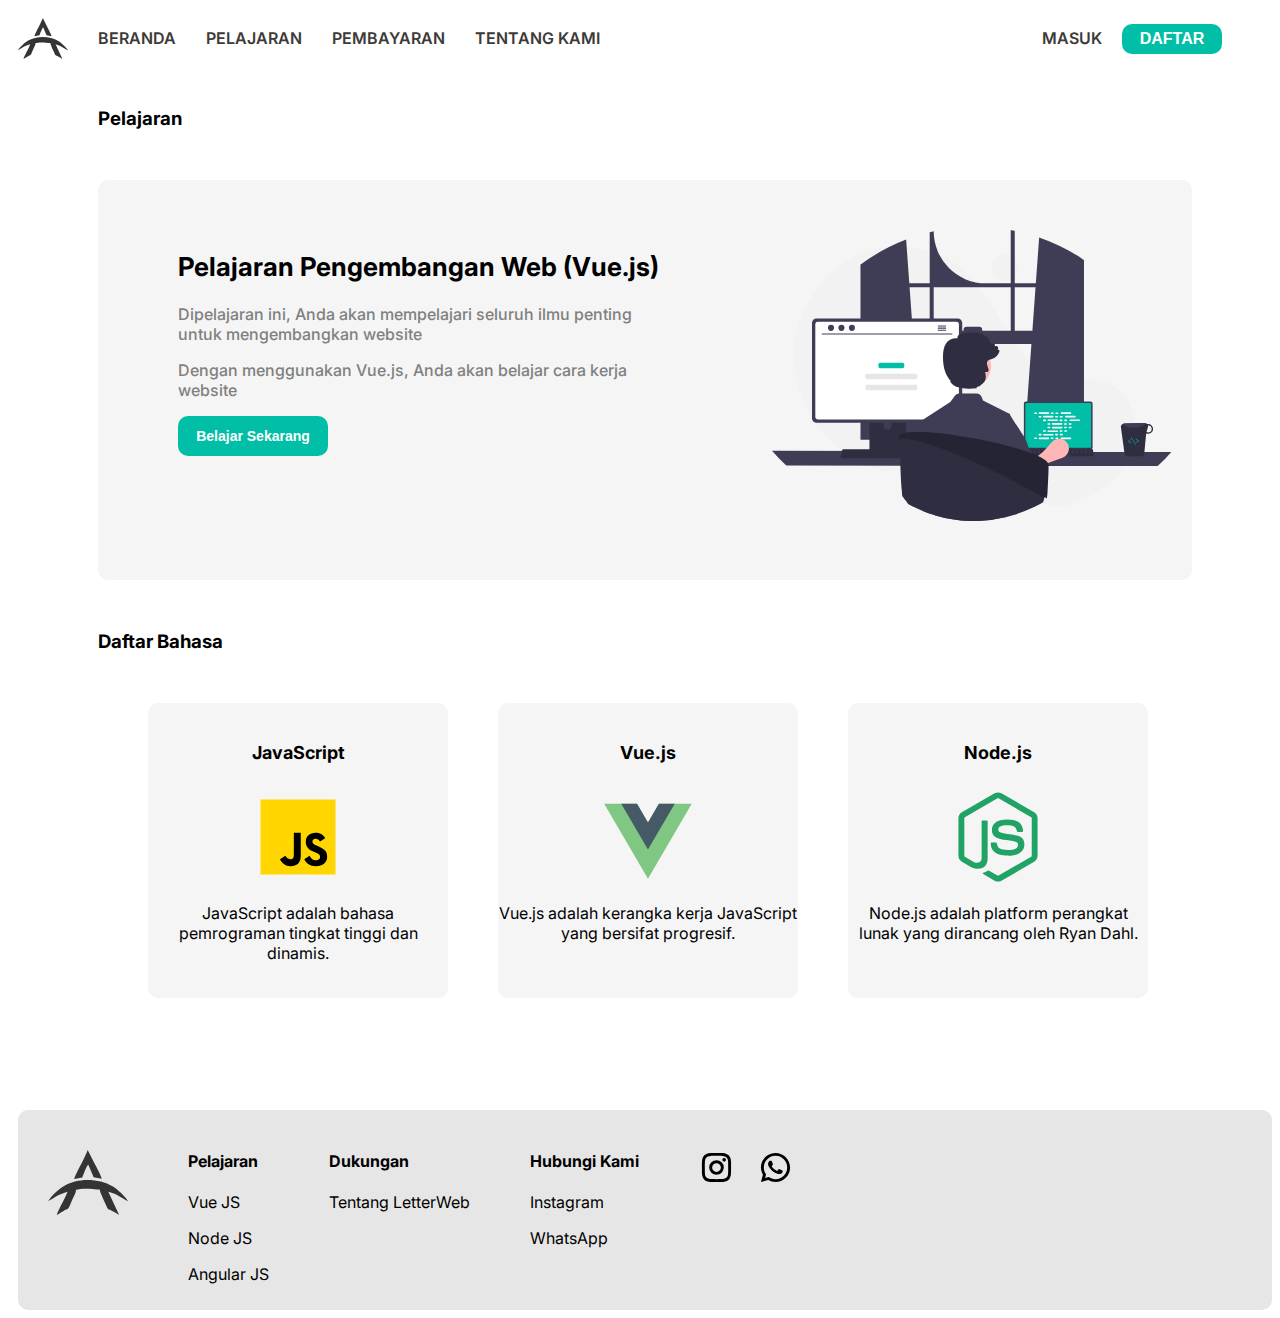
==== index-pelajaran.html @ 5500dcd1 "first commit" ====
<!DOCTYPE html>
<html lang="en">

<head>
    <meta charset="UTF-8">
    <meta http-equiv="X-UA-Compatible" content="IE=edge">
    <meta name="viewport" content="width=device-width, initial-scale=1.0">
    <title>Pelajaran | LetterWeb</title>
    <link rel="stylesheet" href="style-pelajaran.css">
    <link rel="preconnect" href="https://fonts.googleapis.com">
    <link rel="preconnect" href="https://fonts.gstatic.com" crossorigin>
    <link href="https://fonts.googleapis.com/css2?family=Inter:wght@100;200;300;400;500;600;700;800;900&display=swap"
        rel="stylesheet">
</head>

<body>
    <div class="header">
        <div class="logo"><a href="index.html"><img src="image/logo.svg" alt=""></a></div>
        <div class="navbar"><a href="index.html">BERANDA</a></div>
        <div class="navbar"><a href="index-pelajaran.html">PELAJARAN</a></div>
        <div class="navbar"><a href="index-pembayaran.html">PEMBAYARAN</a></div>
        <div class="navbar"><a href="">TENTANG KAMI</a></div>
        <div class="navbar-daftar"><a href=""><button>DAFTAR</button></a></div>
        <div class="navbar-masuk"><a href="">MASUK</a></div>
    </div>
    <div class="main">
        <div class="judul1">
            <h3>Pelajaran</h3>
        </div>
        <div class="bagian1">
            <div class="bagian1-hero">
                <img src="image/undraw_programming_re_kg9v.svg" alt="">
            </div>
            <div class="bagian1-text">
                <h2>Pelajaran Pengembangan Web (Vue.js)</h2>
                <p>Dipelajaran ini, Anda akan mempelajari seluruh ilmu penting untuk mengembangkan website</p>
                <p>Dengan menggunakan Vue.js, Anda akan belajar cara kerja website</p>
                <p><a href=""><button>Belajar Sekarang</button></a></p>
            </div>
        </div>
        <div class="bagian2">
            <div class="judul2">
                <h3>Daftar Bahasa</h3>
            </div>
            <div class="bagian2-daftar">
                <div class="daftar1">
                    <h4>JavaScript</h4>
                    <img src="image/icons8-javascript.svg" alt="">
                    <p>JavaScript adalah bahasa pemrograman tingkat tinggi dan dinamis.</p>
                </div>
                <div class="daftar2">
                    <h4>Vue.js</h4>
                    <img src="image/icons8-vue-js.svg" alt="">
                    <p>Vue.js adalah kerangka kerja JavaScript yang bersifat progresif.</p>
                </div>
                <div class="daftar3">
                    <h4>Node.js</h4>
                    <img src="image/icons8-node-js.svg" alt="">
                    <p>Node.js adalah platform perangkat lunak yang dirancang oleh Ryan Dahl.</p>
                </div>
            </div>
        </div>
    </div>
    <div class="footer">
        <div class="footer-logo">
            <img src="image/logo.svg" alt="">
        </div>
        <div class="footer-pelajaran">
            <h4>Pelajaran</h4>
            <a href="">
                <p>Vue JS</p>
            </a>
            <a href="">
                <p>Node JS</p>
            </a>
            <a href="">
                <p>Angular JS</p>
            </a>
        </div>
        <div class="footer-dukungan">
            <h4>Dukungan</h4>
            <a href="">
                <p>Tentang LetterWeb</p>
            </a>
        </div>
        <div class="footer-sosmed">
            <h4>Hubungi Kami</h4>
            <a href="">
                <p>Instagram</p>
            </a>
            <a href="">
                <p>WhatsApp</p>
            </a>
        </div>
        <div class="footer-logososmed">
            <img src="image/instagram-line.svg" alt="">
            <img src="image/whatsapp-line.svg" alt="">
        </div>
    </div>
</body>

</html>
---- style-pelajaran.css ----
/* CSS Pelajaran */
body {
    font-family: 'Inter', sans-serif;
    padding-left: 10px;
}

/* CSS Beranda */
.header {
    height: 70px;
    padding-top: 10px;
}

.logo img {
    width: 50px;
    float: left;
    padding-right: 30px;
}

.navbar {
    float: left;
    margin-top: 10px;
    padding-right: 30px;
    font-weight: 600;
}

.navbar a {
    text-decoration: none;
    color: #3d3b38;
}

.navbar :hover {
    color: #00BFA6;
}

.navbar-masuk {
    float: right;
    margin-top: 10px;
    padding-right: 20px;
    font-weight: 600;
}

.navbar-masuk a {
    text-decoration: none;
    color: #3d3b38;
}

.navbar-masuk :hover {
    color: #00BFA6;
}

.navbar-daftar {
    float: right;
    margin-top: 10px;
    font-weight: 600;
    border-radius: 10px;
    margin-right: 50px;
    width: 100px;
}

.navbar-daftar button {
    background-color: #00BFA6;
    color: white;
    border-radius: 10px;
    border: 0px;
    font-size: 16px;
    font-weight: bold;
    cursor: pointer;
    width: 100%;
    height: 30px;
    margin-top: -30px;
}

.navbar-daftar button:hover {
    background-color: #02af98;
}

.navbar-daftar a {
    text-decoration: none;
    color: #3d3b38;
    text-align: center;
}

.navbar-daftar :hover {
    color: white;
}

.judul1 {
    margin-left: 80px;
}

.judul h3 {
    font-weight: 600
}

.bagian1 {
    margin-left: 80px;
    margin-top: 50px;
    margin-right: 80px;
    background-color: whitesmoke;
    border-radius: 10px;
    height: 400px;
}

.bagian1-text {
    margin-left: 80px;
    margin-top: 50px;
    padding-top: 50px;
}

.bagian1-text h2 {
    font-size: 26px;
    width: 500px;
}

.bagian1-text p {
    font-size: 16;
    color: grey;
    width: 500px;
    font-weight: 500;
}

.bagian1-hero {
    float: right;
}

.bagian1-hero img {
    width: 400px;
    margin-top: 50px;
    margin-right: 20px;
}

.bagian1 button {
    background-color: #00BFA6;
    color: white;
    border-radius: 10px;
    width: 150px;
    height: 40px;
    border: 0px;
    font-size: 14px;
    font-weight: bold;
    cursor: pointer;
}

.bagian1 button:hover {
    background-color: #02af98;
}

.bagian1:hover {
    cursor: pointer;
}

.bagian2 {
    margin-top: 50px;
    height: 480px;
}

.judul2 {
    margin-left: 80px;
}

.bagian2-daftar {
    margin-left: 80px;
    margin-top: 50px;
}

.daftar1 {
    float: left;
    margin-left: 50px;
    background-color: whitesmoke;
    width: 300px;
    border-radius: 10px;
    padding-top: 15px;
    padding-bottom: 10px;
    height: 270px;
}

.daftar1:hover {
    background-color: rgb(230, 230, 230);
    transition: 0.3;
    cursor: pointer;
}

.daftar1 h4 {
    text-align: center;
    font-size: 18px;
}

.daftar1 img {
    margin: auto;
    display: block;
    width: 100px;
    border-radius: 10px;
}

.daftar1 p {
    text-align: center;
}

.daftar2 {
    float: left;
    margin-left: 50px;
    background-color: whitesmoke;
    width: 300px;
    border-radius: 10px;
    padding-top: 15px;
    padding-bottom: 10px;
    height: 270px;
}

.daftar2:hover {
    background-color: rgb(230, 230, 230);
    transition: 0.3;
    cursor: pointer;
}

.daftar2 h4 {
    text-align: center;
    font-size: 18px;
}

.daftar2 img {
    margin: auto;
    display: block;
    width: 100px;
    border-radius: 10px;
}

.daftar2 p {
    text-align: center;
}

.daftar3 {
    float: left;
    margin-left: 50px;
    background-color: whitesmoke;
    width: 300px;
    border-radius: 10px;
    padding-top: 15px;
    padding-bottom: 10px;
    height: 270px;
}

.daftar3:hover {
    background-color: rgb(230, 230, 230);
    transition: 0.3;
    cursor: pointer;
}

.daftar3 h4 {
    text-align: center;
    font-size: 18px;
}

.daftar3 img {
    margin: auto;
    display: block;
    width: 100px;
    border-radius: 10px;
}

.daftar3 p {
    text-align: center;
}

.footer {
    border-radius: 10px;
    height: 200px;
    background-color: rgb(230, 230, 230);
}

.footer a {
    text-decoration: none;
    color: black;
}

.footer a:hover {
    color: #02af98;
}

.footer-logo {
    margin-left: 30px;
    float: left;
    margin-top: 20px;
}

.footer-logo img {
    width: 80px;
    margin-top: 20px;
}

.footer-pelajaran {
    float: left;
    margin-left: 60px;
    margin-top: 20px;
}

.footer-dukungan {
    float: left;
    margin-left: 60px;
    margin-top: 20px;
}

.footer-sosmed {
    float: left;
    margin-left: 60px;
    margin-top: 20px;
}

.footer-logososmed {
    float: left;
    margin-left: 60px;
    margin-top: 40px;
}

.footer-logososmed img {
    width: 35px;
    margin-right: 20px;
}
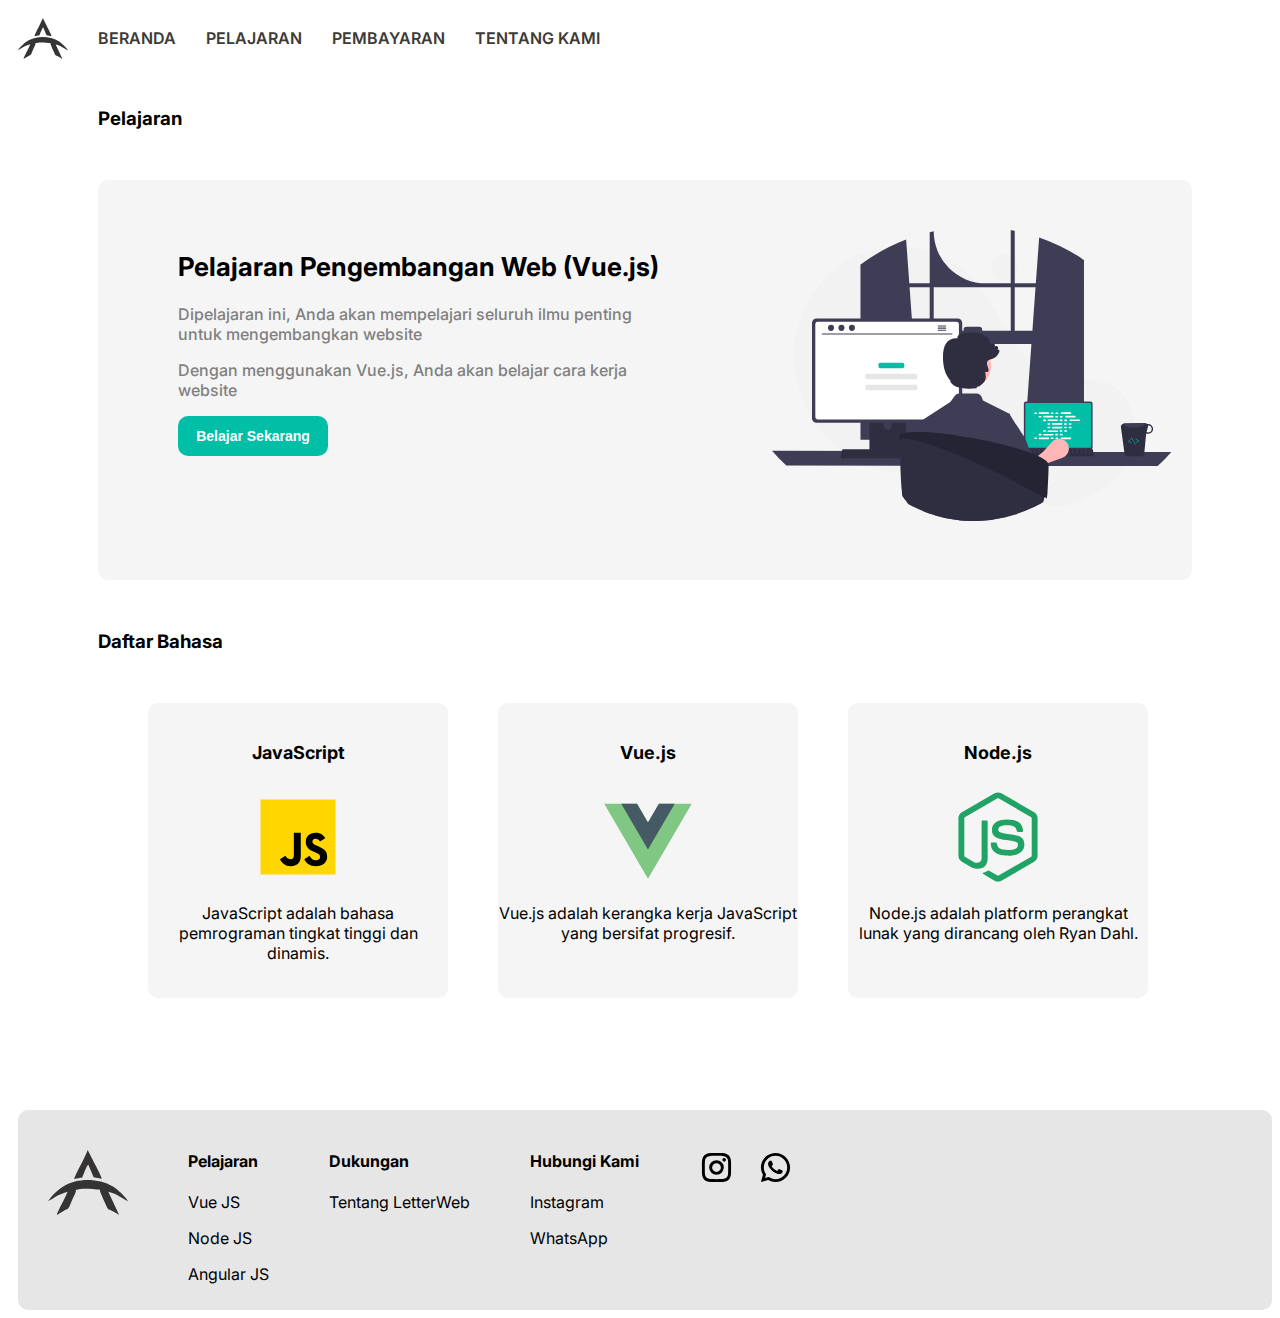
==== commit 4ccb9144: "master" ====
--- a/index-pelajaran.html
+++ b/index-pelajaran.html
@@ -19,9 +19,9 @@
         <div class="navbar"><a href="index.html">BERANDA</a></div>
         <div class="navbar"><a href="index-pelajaran.html">PELAJARAN</a></div>
         <div class="navbar"><a href="index-pembayaran.html">PEMBAYARAN</a></div>
-        <div class="navbar"><a href="">TENTANG KAMI</a></div>
-        <div class="navbar-daftar"><a href=""><button>DAFTAR</button></a></div>
-        <div class="navbar-masuk"><a href="">MASUK</a></div>
+        <div class="navbar"><a href="index-tentangkami.html">TENTANG KAMI</a></div>
+        <!-- <div class="navbar-daftar"><a href=""><button>DAFTAR</button></a></div>
+        <div class="navbar-masuk"><a href="">MASUK</a></div> -->
     </div>
     <div class="main">
         <div class="judul1">
@@ -35,7 +35,7 @@
                 <h2>Pelajaran Pengembangan Web (Vue.js)</h2>
                 <p>Dipelajaran ini, Anda akan mempelajari seluruh ilmu penting untuk mengembangkan website</p>
                 <p>Dengan menggunakan Vue.js, Anda akan belajar cara kerja website</p>
-                <p><a href=""><button>Belajar Sekarang</button></a></p>
+                <p><a href="index-pembayaran.html"><button>Belajar Sekarang</button></a></p>
             </div>
         </div>
         <div class="bagian2">
@@ -63,38 +63,38 @@
     </div>
     <div class="footer">
         <div class="footer-logo">
-            <img src="image/logo.svg" alt="">
+            <a href="index.html"><img src="image/logo.svg" alt=""></a>
         </div>
         <div class="footer-pelajaran">
             <h4>Pelajaran</h4>
-            <a href="">
+            <a href="index-pelajaran.html">
                 <p>Vue JS</p>
             </a>
-            <a href="">
+            <a href="index-pelajaran.html">
                 <p>Node JS</p>
             </a>
-            <a href="">
+            <a href="index-pelajaran.html">
                 <p>Angular JS</p>
             </a>
         </div>
         <div class="footer-dukungan">
             <h4>Dukungan</h4>
-            <a href="">
+            <a href="index-tentangkami.html">
                 <p>Tentang LetterWeb</p>
             </a>
         </div>
         <div class="footer-sosmed">
             <h4>Hubungi Kami</h4>
-            <a href="">
+            <a href="https://www.instagram.com/eriy_man/">
                 <p>Instagram</p>
             </a>
-            <a href="">
+            <a href="https://wa.me/message/5AT4G434BVXYN1">
                 <p>WhatsApp</p>
             </a>
         </div>
         <div class="footer-logososmed">
-            <img src="image/instagram-line.svg" alt="">
-            <img src="image/whatsapp-line.svg" alt="">
+            <a href="https://www.instagram.com/eriy_man/"><img src="image/instagram-line.svg" alt=""></a>
+            <a href="https://wa.me/message/5AT4G434BVXYN1"><img src="image/whatsapp-line.svg" alt=""></a>
         </div>
     </div>
 </body>
--- a/style-pelajaran.css
+++ b/style-pelajaran.css
@@ -315,4 +315,5 @@
 .footer-logososmed img {
     width: 35px;
     margin-right: 20px;
+    cursor: pointer;
 }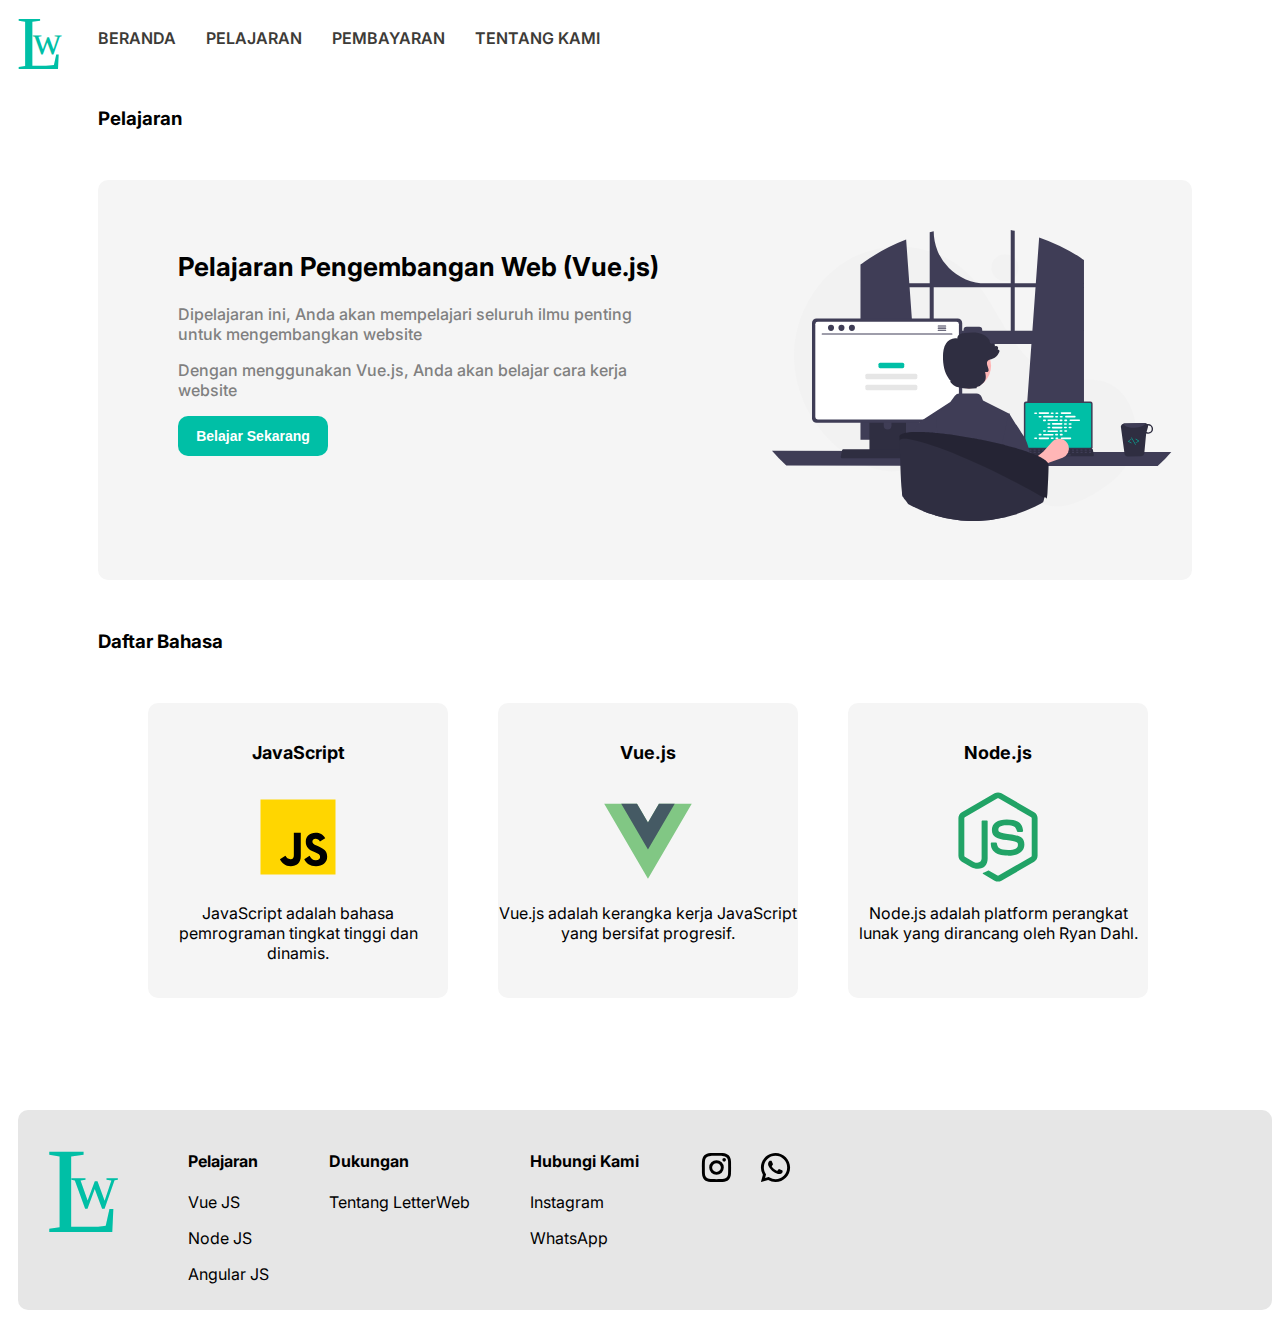
==== commit 3832744a: "master" ====
--- a/index-pelajaran.html
+++ b/index-pelajaran.html
@@ -11,6 +11,7 @@
     <link rel="preconnect" href="https://fonts.gstatic.com" crossorigin>
     <link href="https://fonts.googleapis.com/css2?family=Inter:wght@100;200;300;400;500;600;700;800;900&display=swap"
         rel="stylesheet">
+    <link rel="shorcut icon" href="image/logo.svg">
 </head>
 
 <body>
